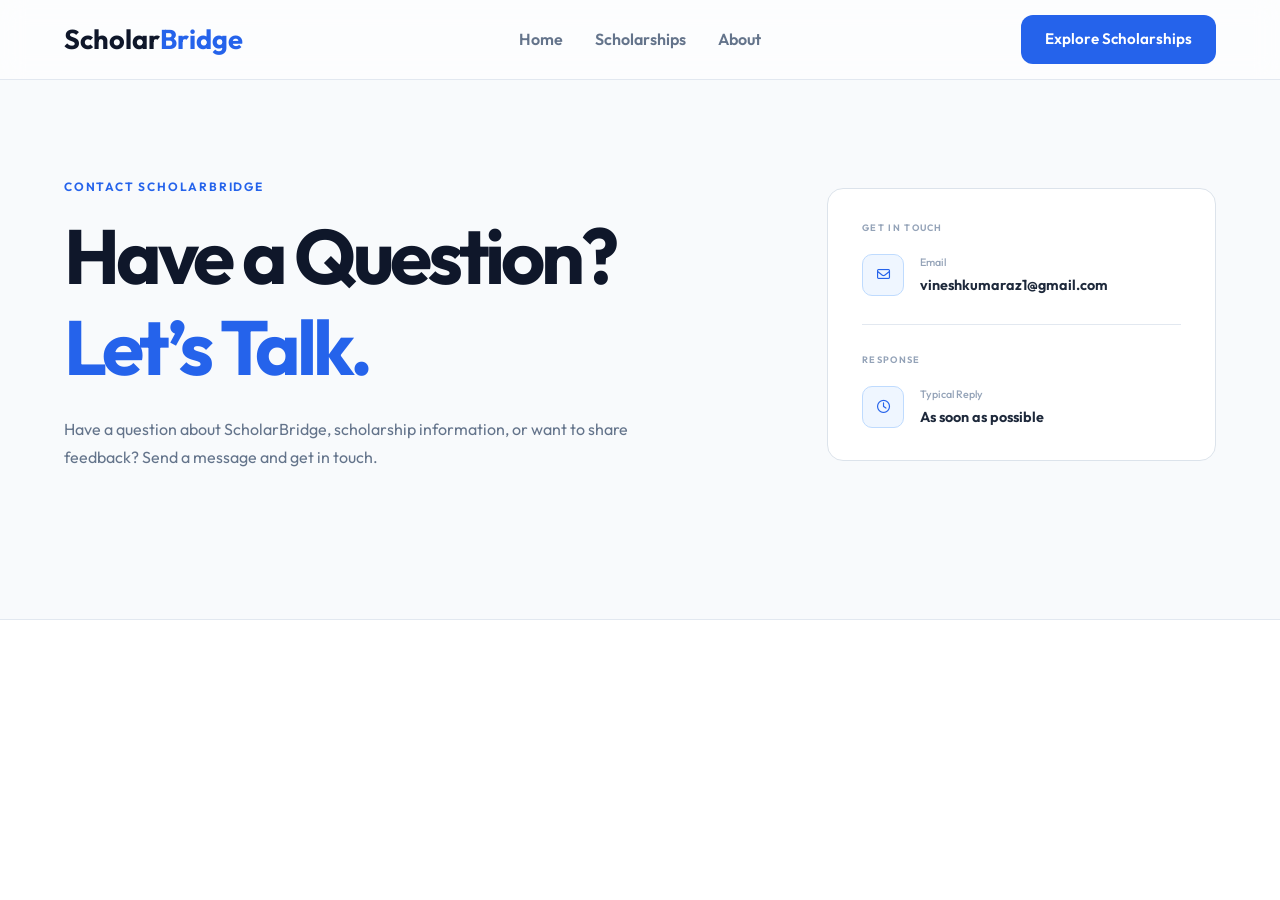
==== contact.html @ d0bc1b89 "feat: add contact page hero" ====
<head>
    <meta charset="UTF-8">
    <meta name="viewport" content="width=device-width, initial-scale=1.0">

    <title>Contact | ScholarBridge</title>

    <meta name="description"
        content="Contact ScholarBridge for questions, feedback, or help related to scholarship information.">

    <link rel="preconnect" href="https://fonts.googleapis.com">
    <link rel="preconnect" href="https://fonts.gstatic.com" crossorigin>

    <link href="https://fonts.googleapis.com/css2?family=Outfit:wght@300;400;500;600;700&display=swap" rel="stylesheet">

    <link rel="stylesheet" href="https://cdnjs.cloudflare.com/ajax/libs/font-awesome/6.6.0/css/all.min.css">

    <link rel="stylesheet" href="css/style.css">
    <link rel="stylesheet" href="css/contact.css">
</head>

<body>
    <nav>
        <div class="container">

            <a href="index.html" class="logo">
                Scholar<span>Bridge</span>
            </a>

            <ul class="nav-links">
                <li><a href="index.html">Home</a></li>
                <li><a href="scholarships.html#scholarships">Scholarships</a></li>
                <li><a href="index.html#about">About</a></li>
            </ul>

            <a href="scholarships.html" class="cta-btn">
                Explore Scholarships
            </a>

            <button class="menu-btn" aria-label="Open Menu">
                <svg xmlns="http://www.w3.org/2000/svg" height="40" viewBox="0 -960 960 960" width="40"
                    fill="currentColor">
                    <path d="M120-240v-80h720v80H120Zm0-200v-80h720v80H120Zm0-200v-80h720v80H120Z" />
                </svg>
            </button>

        </div>
    </nav>

    <aside class="sidebar">

        <button class="close-btn" aria-label="Close Menu">
            <svg xmlns="http://www.w3.org/2000/svg" height="40" viewBox="0 -960 960 960" width="40" fill="currentColor">
                <path
                    d="m256-200-56-56 224-224-224-224 56-56 224 224 224-224 56 56-224 224 224 224-56 56-224-224-224 224Z" />
            </svg>
        </button>

        <ul class="side-links">
            <li><a href="index.html">Home</a></li>
            <li><a href="scholarships.html#scholarships">Scholarships</a></li>
            <li><a href="index.html#about">About</a></li>
        </ul>

        <a href="scholarships.html" class="cta-btn">
            Explore Scholarships
        </a>

    </aside>

    </header>

    <section class="contact-hero">
        <div class="container">

            <div class="contact-hero-grid">

                <div class="contact-hero-copy">

                    <span class="contact-eyebrow">
                        CONTACT SCHOLARBRIDGE
                    </span>

                    <h1>
                        Have a Question?
                        <span>Let’s Talk.</span>
                    </h1>

                    <p>
                        Have a question about ScholarBridge, scholarship information,
                        or want to share feedback? Send a message and get in touch.
                    </p>

                </div>


                <div class="contact-info-panel">

                    <div class="contact-info-item">
                        <span>GET IN TOUCH</span>

                        <div class="contact-info-content">
                            <div class="contact-info-icon">
                                <i class="fa-regular fa-envelope"></i>
                            </div>

                            <div>
                                <small>Email</small>
                                <strong>vineshkumaraz1@gmail.com</strong>
                            </div>
                        </div>
                    </div>


                    <div class="contact-info-divider"></div>


                    <div class="contact-info-item">
                        <span>RESPONSE</span>

                        <div class="contact-info-content">
                            <div class="contact-info-icon">
                                <i class="fa-regular fa-clock"></i>
                            </div>

                            <div>
                                <small>Typical Reply</small>
                                <strong>As soon as possible</strong>
                            </div>
                        </div>
                    </div>

                </div>

            </div>

        </div>
    </section>

    <script src="js/contact.js"></script>
</body>
---- css/style.css ----
/* variables */

:root {
    --primary: #2563EB;
    --primary-dark: #1D4ED8;
    --primary-light: #DBEAFE;

    --background: #F8FAFC;
    --surface: #FFFFFF;

    --success: #15803D;
    --success-light: #DCFCE7;
    --warning: #D97706;
    --warning-light: #FEF3C7;

    --danger: #DC2626;
    --danger-light: #FEE2E2;

    --text: #0F172A;
    --text-light: #64748B;
    --heading: #1E293B;

    --border: #E2E8F0;

    --shadow: 0 10px 30px rgba(15, 23, 42, 0.08);

    --radius: 20px;

    --transition: 0.3s ease;
}

* {
    margin: 0;
    padding: 0;
    box-sizing: border-box;
}

html {
    scroll-behavior: smooth;
}

body {
    font-family: "Outfit", sans-serif;
    line-height: 1.6;
}

img {
    max-width: 100%;
    display: block;
}

a {
    text-decoration: none;
    color: inherit;
}

ul {
    list-style: none;
}

button {
    font-family: inherit;
    cursor: pointer;
    border: none;
    background: none;
}
a,
button {
    -webkit-tap-highlight-color: transparent;
}

.container {
    width: min(1200px, 90%);
    margin: 0 auto;
}


nav {
    position: fixed;
    top: 0;
    z-index: 1000;
    height: 80px;
    width: 100%;
    background: rgba(255, 255, 255, 0.575);
    backdrop-filter: blur(12px);
    border-bottom: 1px solid var(--border);
}

nav .container {
    display: grid;
    grid-template-columns: 1fr auto 1fr;
    align-items: center;
    height: 100%;
}

.logo {
    color: var(--text);
    font-size: 1.7rem;
    font-weight: 700;
}

.logo span {
    color: var(--primary);
}

.logo:hover {
    opacity: 0.9;

}

.nav-links {
    display: flex;
    justify-content: center;
    align-items: center;
    gap: 2rem;
}

.nav-links a {
    position: relative;
    color: var(--text-light);
    font-weight: 600;
    font-size: 1rem;
    transition: var(--transition);
}

.nav-links a::after {

    content: "";

    position: absolute;

    left: 50%;
    transform: translateX(-50%);
    bottom: -8px;

    width: 0;
    height: 2px;

    background: var(--primary);

    border-radius: 50px;

    transition: .3s ease;

}

.nav-links a:hover::after {

    width: 100%;

}

.nav-links a:hover {
    color: var(--primary);
}

.cta-btn {
    display: inline-block;
    padding: 0.8rem 1.5rem;
    margin-left: auto;
    background: var(--primary);
    color: #fff;

    border-radius: 12px;

    font-size: 0.95rem;
    font-weight: 600;

    transition: var(--transition);
}

.cta-btn:hover {
    background: var(--primary-dark);
    transform: translateY(-2px);
}

.menu-btn {
    display: none;
}

.sidebar {
    position: fixed;
    top: 80px;
    right: -100%;

    width: min(300px, 80%);
    height: calc(100vh - 80px);

    display: flex;
    flex-direction: column;

    padding: 2rem;

    background: var(--surface);

    border-left: 1px solid var(--border);
    box-shadow: var(--shadow);

    transition: right 0.3s ease;

    z-index: 999;
}

.sidebar.active {
    right: 0;
}

.side-links {
    display: flex;
    flex-direction: column;
    gap: 2.5rem;
}

.side-links a {
    color: var(--text-light);
    font-size: 1.1rem;
    font-weight: 600;
    transition: var(--transition);
}

.side-links a:hover {
    color: var(--primary);
}

.close-btn {
    align-self: flex-end;
    margin-bottom: 2rem;
    color: var(--text-light);
}

.close-btn:hover {
    color: var(--primary);
}

.sidebar .cta-btn {
    margin-top: auto;
    width: 100%;
    text-align: center;
}

@media (max-width:1100px) {
    .menu-btn {
        display: block;
    }

    .nav-links {
        display: none;
    }

    nav .container {
        grid-template-columns: 1fr auto;
    }

    nav .cta-btn {
        display: none;
    }
}

@media (max-width: 400px) {
    .sidebar {
        width: 100%;
    }
}
.hero {
    padding: 120px 0 80px;
}

.hero .container {
    display: grid;
    grid-template-columns: 1.07fr 1fr;
    gap: 2rem;
    align-items: center;
}

.hero-left {
    display: flex;
    flex-direction: column;
    gap: 1.7rem;
    margin-bottom: 50px;
}

.hero-badge {
    display: inline-flex;
    align-items: center;
    align-self: flex-start;

    padding: 10px 20px;
    gap: 10px;

    background: var(--primary-light);
    color: var(--primary);

    border-radius: 999px;

    font-size: 0.95rem;
    font-weight: 600;
    letter-spacing: 1.5px;
}

.hero-left h1 {
    font-size: 3.3rem;
    font-weight: 800;
    line-height: 1.2;
    color: var(--heading);
}

.hero-left h1 span {
    color: var(--primary);
}

.hero-left p {
    max-width: 560px;

    font-size: 1.1rem;
    font-weight: 500;
    line-height: 1.9;

    color: var(--text-light);
}

.hero-buttons {
    display: flex;
    gap: 1rem;
    margin-top: 10px;
}

.btn-primary,
.btn-secondary {
    display: inline-flex;
    text-align: center;
    justify-content: center;
    text-decoration: none;
    min-width: 200px;
    padding: 17px 28px;

    border-radius: 15px;

    font-size: 1rem;
    font-weight: 600;

    transition: .3s ease;
}

.btn-primary {
    background: var(--primary);
    color: white;
}

.btn-primary:hover {
    background: var(--primary-dark);
    transform: translateY(-4px);
    box-shadow: var(--shadow);
}

.btn-secondary {
    background: var(--surface);
    color: var(--primary);
    border: 1px solid var(--primary);
}

.btn-secondary:hover {
    background: var(--primary);
    color: white;
    box-shadow: var(--shadow);
}
.hero-image {
    position: relative;
    width: 100%;
    max-width: 600px;
    display: flex;
    align-items: center;
    justify-content: center;
    transform: translateY(-10px);
    animation: heroEnter .8s ease-out both;
}

@keyframes heroEnter {
    from {
        opacity: 0;
        transform: translateY(15px);
    }

    to {
        opacity: 1;
        transform: translateY(-10px);
    }
}

.floating-icon {
    position: absolute;
    z-index: 5;
    width: 62px;
    height: 62px;
    display: flex;
    align-items: center;
    justify-content: center;
    background: rgba(255, 255, 255, 0.96);
    border: 1px solid #dbeafe;
    border-radius: 50%;
    box-shadow:
        0 10px 28px rgba(15, 23, 42, 0.08),
        0 3px 10px rgba(37, 99, 235, 0.06);

    transition: transform .3s ease;
    animation: iconFloat 4s ease-in-out infinite;
}
.floating-icon img {
    width: 26px;
    height: 26px;
}

.icon-1 {
    top: 60px;
    left: 5px;
    animation-delay: 0s;
}

.icon-2 {
    bottom: 80px;
    left: 5px;
    animation-delay: 1.1s;
}

.icon-3 {
    top: 140px;
    right: 35px;
    animation-delay: 2.2s;
}
@keyframes iconFloat {
    0%,
    100% {
        transform: translateY(0);
    }

    50% {
        transform: translateY(-7px);
    }
}
/* Tablet */

@media (max-width: 1100px) {

    .hero {
        padding: 105px 0 70px;
    }

    .hero .container {
        grid-template-columns: 1fr;
        gap: 2.5rem;
        text-align: center;
    }

    .hero-right {
        order: 1;
    }

    .hero-left {
        order: 2;
        align-items: center;
        margin-bottom: 0;
    }

    .hero-badge {
        align-self: center;
    }

    .hero-left h1 {
        max-width: 650px;
        font-size: 3rem;
    }

    .hero-left p {
        max-width: 620px;
    }

    .hero-buttons {
        justify-content: center;
    }

    .hero-image {
        max-width: 470px;
        margin: 0 auto;
        transform: none;
    }

    .floating-icon {
        display: none;
    }
}


/* Mobile */

@media (max-width: 768px) {

    .hero {
        padding: 95px 0 60px;
    }

    .hero .container {
        gap: 2rem;
    }

    .hero-left {
        gap: 1.4rem;
    }

    .hero-left h1 {
        max-width: 500px;
        font-size: 2.3rem;
        line-height: 1.2;
    }

    .hero-left p {
        max-width: 520px;
        font-size: 1rem;
        line-height: 1.75;
    }

    .hero-badge {
        padding: 9px 16px;
        font-size: 0.85rem;
        letter-spacing: 1px;
    }

    .hero-buttons {
        flex-direction: column;
        align-items: center;
        margin-top: 5px;
    }

    .btn-primary,
    .btn-secondary {
        width: 100%;
        max-width: 300px;
        min-width: unset;
        padding: 15px 24px;
    }

    .hero-image {
        max-width: 360px;
    }

    .floating-icon {
        display: none;
    }
}


/* Small phones */

@media (max-width: 480px) {

    .hero {
        padding: 90px 0 50px;
    }

    .hero .container {
        gap: 1.7rem;
    }

    .hero-left {
        gap: 1.25rem;
    }

    .hero-badge {
        padding: 8px 13px;
        gap: 7px;
        font-size: 0.72rem;
        letter-spacing: 0.7px;
    }

    .hero-badge img {
        width: 16px;
        height: 16px;
    }

    .hero-left h1 {
        font-size: 2rem;
    }

    .hero-left p {
        font-size: 0.93rem;
        line-height: 1.7;
    }

    .hero-image {
        max-width: 290px;
    }

    .btn-primary,
    .btn-secondary {
        max-width: 280px;
        padding: 14px 20px;
        font-size: 0.92rem;
    }
}

.featured {
    padding: 115px 0;
    background: #F8FAFC;
}

.section-heading {
    max-width: 600px;
    margin: 0 auto;
    text-align: center;
}

.section-badge {
    display: inline-flex;
    background: var(--primary-light);
    font-size: 1rem;
    gap: 10px;
    font-weight: 600;
    border-radius: 50px;
    padding: 10px 20px;
    margin-bottom: 15px;
    color: var(--primary);
    letter-spacing: 1.5px;
}

.section-heading h2 {
    font-size: 2rem;
    margin-bottom: 15px;
    font-weight: 800;
    color: var(--heading)
}

.section-heading p {
    color: var(--text-light);
    font-weight: 500;
    margin-bottom: 15px;
    letter-spacing: 1.1px;
}

.featured-passport-grid {
    max-width: 1140px;
    margin: 80px auto 0;
    display: grid;
    grid-template-columns: repeat(2, 1fr);
    gap: 26px;
}

.feature-passport {
    min-height: 300px;
    display: grid;
    grid-template-columns: 82px 1fr;
    position: relative;
    background: #FFFFFF;
    border: 1px solid #DCE4EE;
    border-radius: 18px;
    overflow: hidden;
    box-shadow:
        0 6px 18px rgba(15, 23, 42, .035),
        0 18px 40px rgba(15, 23, 42, .04);
    transition:
        transform .3s ease,
        box-shadow .3s ease,
        border-color .3s ease;
}

.passport-rail {
    min-height: 100%;
    padding: 24px 12px;
    display: flex;
    flex-direction: column;
    align-items: center;
    background:
        linear-gradient(
            180deg,
            #EFF6FF,
            #F8FBFF
        );
    border-right: 1px dashed #BFDBFE;
}

.rail-number {
    color: #94A3B8;
    font-size: .62rem;
    font-weight: 700;
    letter-spacing: .12em;
}

.rail-flag {
    width: 44px;
    height: 44px;
    margin: auto 0;
    display: flex;
    justify-content: center;
    align-items: center;
    border: 4px solid #FFFFFF;
    border-radius: 50%;
    overflow: hidden;
    box-shadow:
        0 0 0 1px #DBEAFE,
        0 6px 16px rgba(37, 99, 235, .09);
}

.rail-flag img {
    width: 100%;
    height: 100%;
    object-fit: cover;
}

.rail-code {
    color: #2563EB;
    font-size: .68rem;
    font-weight: 800;
    letter-spacing: .18em;
}

.passport-body {
    min-width: 0;
    padding: 28px 30px 25px;
    display: flex;
    flex-direction: column;
}

.passport-heading {
    display: flex;
    justify-content: space-between;
    align-items: flex-start;
    gap: 20px;
    margin-bottom: 27px;
}

.passport-heading > div {
    display: flex;
    flex-direction: column;
    gap: 4px;
}

.passport-kicker {
    color: #94A3B8;
    font-size: .57rem;
    font-weight: 700;
    letter-spacing: .16em;
    text-transform: uppercase;
}

.passport-country-name {
    color: #334155;
    font-size: .9rem;
    font-weight: 700;
}

.funding-stamp {
    display: inline-flex;
    align-items: center;
    gap: 6px;
    flex-shrink: 0;
    padding: 7px 10px;
    color: #15803D;
    background: #F0FDF4;
    border: 1px solid #BBF7D0;
    border-radius: 7px;
    font-size: .64rem;
    font-weight: 700;
    letter-spacing: .05em;
    text-transform: uppercase;
    transform: rotate(2deg);
}

.funding-stamp i {
    font-size: .62rem;
}

.passport-info {
    margin-bottom: 26px;
}

.passport-info h3 {
    margin-bottom: 8px;
    color: #1E293B;
    font-size: 1.4rem;
    font-weight: 750;
    line-height: 1.28;
    letter-spacing: -.025em;
}

.passport-info p {
    color: #64748B;
    font-size: .86rem;
    line-height: 1.6;
}

.passport-fields {
    display: grid;
    grid-template-columns: 1.3fr 1fr;
    gap: 20px;
    margin-bottom: 23px;
}

.passport-field {
    min-width: 0;
}

.passport-field small {
    display: block;
    margin-bottom: 5px;
    color: #94A3B8;
    font-size: .54rem;
    font-weight: 700;
    letter-spacing: .14em;
}

.passport-field strong {
    display: block;
    color: #475569;
    font-size: .72rem;
    font-weight: 650;
    line-height: 1.5;
}

.passport-footer {
    display: flex;
    justify-content: space-between;
    align-items: center;
    gap: 18px;
    margin-top: auto;
    padding-top: 18px;
    border-top: 1px dashed #CBD5E1;
}

.passport-ref {
    color: #A0AEC0;
    font-family: monospace;
    font-size: .65rem;
    letter-spacing: .08em;
}

.passport-footer a {
    display: inline-flex;
    align-items: center;
    gap: 8px;
    color: #2563EB;
    font-size: .76rem;
    font-weight: 650;
}

.passport-footer a i {
    font-size: .68rem;
    transition: transform .25s ease;
}

.featured-passport-cta {
    display: flex;
    justify-content: center;
    margin-top: 52px;
}

.featured-all-btn {
    min-width: 230px;
    padding: 14px 23px;
    display: inline-flex;
    justify-content: center;
    align-items: center;
    gap: 10px;
    background: #2563EB;
    color: #FFFFFF;
    border-radius: 12px;
    font-size: .9rem;
    font-weight: 600;
    transition:
        background .25s ease,
        transform .25s ease;
}

.featured-all-btn i {
    font-size: .72rem;
    transition: transform .25s ease;
}

@media (hover: hover) and (pointer: fine) {

    .feature-passport:hover {
        transform: translateY(-6px);
        border-color: #BFDBFE;
        box-shadow:
            0 10px 24px rgba(15, 23, 42, .045),
            0 22px 48px rgba(15, 23, 42, .075);
    }

    .feature-passport:hover .passport-footer a i {
        transform: translateX(4px);
    }

    .featured-all-btn:hover {
        background: #1D4ED8;
        transform: translateY(-2px);
    }

    .featured-all-btn:hover i {
        transform: translateX(3px);
    }
}

@media (max-width: 1024px) {

    .featured {
        padding: 95px 0;
    }

    .featured-passport-grid {
        margin-top: 65px;
        gap: 20px;
    }

    .feature-passport {
        grid-template-columns: 72px 1fr;
        min-height: 300px;
    }

    .passport-rail {
        padding: 22px 10px;
    }

    .rail-flag {
        width: 40px;
        height: 40px;
    }

    .passport-body {
        padding: 25px 24px 23px;
    }

    .passport-heading {
        margin-bottom: 24px;
    }

    .passport-info h3 {
        font-size: 1.22rem;
    }

    .passport-fields {
        grid-template-columns: 1fr;
        gap: 12px;
    }
}

@media (max-width: 768px) {

    .featured {
        padding: 80px 0;
    }

    .section-heading h2 {
        font-size: 1.8rem;
    }

    .section-heading p {
        font-size: .95rem;
    }

    .section-badge {
        font-size: .9rem;
        padding: 9px 17px;
    }

    .featured-passport-grid {
        max-width: 610px;
        margin: 55px auto 0;
        grid-template-columns: 1fr;
        gap: 18px;
    }

    .feature-passport {
        min-height: 280px;
        grid-template-columns: 78px 1fr;
    }

    .passport-fields {
        grid-template-columns: 1.3fr 1fr;
        gap: 18px;
    }

    .featured-passport-cta {
        margin-top: 40px;
    }
}

@media (max-width: 576px) {

    .featured {
        padding: 65px 0 70px;
    }
    
    .section-heading h2 {
        font-size: 1.5rem;
        line-height: 1.3;
    }

    .section-heading p {
        font-size: .88rem;
        line-height: 1.65;
    }

    .section-badge {
        font-size: .80em;
        padding: 8px 14px;
        gap: 8px;
        letter-spacing: 1px;
    }

    .featured-passport-grid {
        margin-top: 45px;
        gap: 15px;
    }

    .feature-passport {
        min-height: auto;
        grid-template-columns: 62px 1fr;
        border-radius: 15px;
    }

    .passport-rail {
        padding: 19px 8px;
    }

    .rail-number {
        font-size: .55rem;
    }

    .rail-flag {
        width: 36px;
        height: 36px;
        border-width: 3px;
    }

    .rail-code {
        font-size: .6rem;
    }

    .passport-body {
        padding: 21px 18px 19px;
    }

    .passport-heading {
        gap: 12px;
        margin-bottom: 21px;
    }

    .passport-kicker {
        font-size: .5rem;
    }

    .passport-country-name {
        font-size: .82rem;
    }

    .funding-stamp {
        padding: 6px 8px;
        font-size: .55rem;
    }

    .passport-info {
        margin-bottom: 21px;
    }

    .passport-info h3 {
        margin-bottom: 6px;
        font-size: 1.08rem;
    }

    .passport-info p {
        font-size: .79rem;
    }

    .passport-fields {
        grid-template-columns: 1fr;
        gap: 11px;
        margin-bottom: 20px;
    }

    .passport-field strong {
        font-size: .68rem;
    }

    .passport-footer {
        align-items: flex-end;
        gap: 12px;
        padding-top: 16px;
    }

    .passport-ref {
        font-size: .55rem;
    }

    .passport-footer a {
        font-size: .68rem;
    }

    .featured-all-btn {
        width: 100%;
        max-width: 300px;
        min-width: 0;
    }
}
.why {
    position: relative;
    padding: 140px 0 150px;
    background: #FFFFFF;
    overflow: hidden;
}


.why::before {
    content: "";
    position: absolute;
    width: 520px;
    height: 520px;
    top: 180px;
    left: 50%;
    background: rgba(37, 99, 235, .035);
    border-radius: 50%;
    filter: blur(120px);
    transform: translateX(-50%);
    pointer-events: none;
}

.why-journey {
    position: relative;
    max-width: 1120px;
    margin: 105px auto 0;
    display: flex;
    flex-direction: column;
    gap: 82px;
}

.why-journey::before {
    content: "";
    position: absolute;
    top: 135px;
    bottom: 135px;
    left: 50%;
    width: 1px;
    background: linear-gradient(
        to bottom,
        transparent,
        #BFDBFE,
        #8FB6FF,
        #BFDBFE,
        transparent
    );
    transform: translateX(-50%);
}

.why-row {
    min-height: 300px;
    position: relative;
    display: grid;
    grid-template-columns: minmax(0, 1fr) 130px minmax(0, 1fr);
    align-items: center;
}

.why-card {
    width: 100%;
    max-width: 475px;
    min-height: 285px;
    position: relative;
    display: flex;
    flex-direction: column;
    padding: 34px;
    background: linear-gradient(
        145deg,
        #FFFFFF,
        #F8FBFF
    );
    border: 1px solid #E2E8F0;
    border-radius: 26px;
    box-shadow:
        0 6px 18px rgba(15, 23, 42, .025),
        0 18px 45px rgba(15, 23, 42, .045);
    overflow: hidden;
    transition:
        transform .35s ease,
        border-color .35s ease,
        box-shadow .35s ease;
}

.why-card::before {
    content: "";
    position: absolute;
    top: 0;
    left: 34px;
    width: 72px;
    height: 3px;
    background: linear-gradient(
        90deg,
        #2563EB,
        #60A5FA
    );
    border-radius: 0 0 5px 5px;
}

.why-card::after {
    content: "";
    position: absolute;
    width: 150px;
    height: 150px;
    top: -65px;
    right: -55px;
    background: rgba(37, 99, 235, .028);
    border-radius: 50%;
    pointer-events: none;
}

.left-card {
    grid-column: 1;
    justify-self: end;
}

.right-card {
    grid-column: 3;
    justify-self: start;
}

.why-card > * {
    position: relative;
    z-index: 2;
}

.why-row::after {
    content: "";
    position: absolute;
    top: 50%;
    width: 65px;
    height: 1px;
    background: linear-gradient(
        90deg,
        #BFDBFE,
        #8FB6FF
    );
}

.left-row::after {
    left: calc(50% - 65px);
}

.right-row::after {
    left: 50%;
}

.why-card-top {
    min-height: 38px;
    display: flex;
    align-items: flex-start;
    justify-content: space-between;
    gap: 20px;
    margin-bottom: 32px;
}

.why-card-label {
    display: inline-flex;
    align-items: center;
    min-height: 28px;
    padding: 6px 11px;
    background: #EFF6FF;
    border: 1px solid #DBEAFE;
    border-radius: 999px;
    color: #2563EB;
    font-size: .61rem;
    font-weight: 700;
    letter-spacing: .13em;
    text-transform: uppercase;
}

.why-card-number {
    color: #CBD5E1;
    font-size: 2.65rem;
    font-weight: 700;
    line-height: .8;
    letter-spacing: -.07em;
}

.why-card-content {
    display: grid;
    grid-template-columns: 62px 1fr;
    gap: 22px;
    align-items: start;
}

.why-card-icon {
    width: 62px;
    height: 62px;
    display: flex;
    align-items: center;
    justify-content: center;
    background: linear-gradient(
        145deg,
        #EFF6FF,
        #FFFFFF
    );
    border: 1px solid #DBEAFE;
    border-radius: 19px;
    color: #2563EB;
    font-size: 1.12rem;
    box-shadow:
        inset 0 1px 0 rgba(255, 255, 255, .95),
        0 8px 20px rgba(37, 99, 235, .07);
    transition: transform .35s ease;
}

.why-card-text h3 {
    max-width: 320px;
    margin: 1px 0 10px;
    color: #1E293B;
    font-size: 1.32rem;
    font-weight: 700;
    line-height: 1.3;
    letter-spacing: -.025em;
}

.why-card-text p {
    max-width: 330px;
    margin: 0;
    color: #64748B;
    font-size: .91rem;
    line-height: 1.78;
}

.why-card-bottom {
    display: flex;
    align-items: center;
    justify-content: space-between;
    gap: 18px;
    margin-top: auto;
    padding-top: 27px;
    border-top: 1px dashed #E2E8F0;
}

.why-card-bottom span {
    color: #94A3B8;
    font-size: .59rem;
    font-weight: 700;
    letter-spacing: .12em;
    text-transform: uppercase;
}

.why-card-bottom i {
    width: 27px;
    height: 27px;
    display: flex;
    align-items: center;
    justify-content: center;
    background: #EFF6FF;
    border: 1px solid #DBEAFE;
    border-radius: 50%;
    color: #2563EB;
    font-size: .62rem;
    transition: .3s ease;
}

.why-node {
    width: 20px;
    height: 20px;
    position: absolute;
    top: 50%;
    left: 50%;
    z-index: 5;
    background: #FFFFFF;
    border: 2px solid #2563EB;
    transform: translate(-50%, -50%) rotate(45deg);
    box-shadow:
        0 0 0 8px #FFFFFF,
        0 5px 16px rgba(37, 99, 235, .12);
}

.why-node::before {
    content: "";
    width: 6px;
    height: 6px;
    position: absolute;
    top: 50%;
    left: 50%;
    background: #2563EB;
    transform: translate(-50%, -50%);
}

.why-node span {
    display: none;
}

@media (hover: hover) and (pointer: fine) {
    .why-card:hover {
        transform: translateY(-8px);
        border-color: #BFDBFE;
        box-shadow:
            0 10px 24px rgba(15, 23, 42, .035),
            0 24px 55px rgba(15, 23, 42, .085);
    }

    .why-card:hover .why-card-icon {
        transform: translateY(-4px);
    }

    .why-card:hover .why-card-bottom i {
        transform: translateX(3px);
        background: #DBEAFE;
    }
}

@media (max-width: 1200px) {
    .why {
        padding: 120px 0 125px;
    }

    .why-journey {
        max-width: 980px;
        margin-top: 90px;
        gap: 65px;
    }

    .why-row {
        grid-template-columns: minmax(0, 1fr) 110px minmax(0, 1fr);
    }

    .why-card {
        max-width: 420px;
        min-height: 275px;
        padding: 30px;
    }

    .why-card::before {
        left: 30px;
    }

    .why-card-content {
        grid-template-columns: 56px 1fr;
        gap: 18px;
    }

    .why-card-icon {
        width: 56px;
        height: 56px;
        border-radius: 17px;
    }

    .why-row::after {
        width: 55px;
    }

    .left-row::after {
        left: calc(50% - 55px);
    }
}

@media (max-width: 1024px) {
    .why {
        padding: 95px 0 105px;
    }

    .why::before,
    .why-journey::before,
    .why-row::after,
    .why-node {
        display: none;
    }

    .why-journey {
        max-width: 900px;
        margin: 70px auto 0;
        display: grid;
        grid-template-columns: repeat(2, minmax(0, 1fr));
        gap: 24px;
    }

    .why-row {
        min-height: auto;
        display: block;
    }

    .why-card,
    .left-card,
    .right-card {
        max-width: none;
        min-height: 290px;
        height: 100%;
        grid-column: auto;
        justify-self: auto;
        padding: 28px;
    }

    .why-card::before {
        left: 28px;
    }

    .why-card-top {
        margin-bottom: 28px;
    }

    .why-card-content {
        grid-template-columns: 54px 1fr;
        gap: 17px;
    }

    .why-card-icon {
        width: 54px;
        height: 54px;
        border-radius: 16px;
    }

    .why-card-text h3 {
        font-size: 1.2rem;
    }

    .why-card-text p {
        max-width: none;
        font-size: .87rem;
    }

    .why-card-bottom {
        margin-top: 25px;
        padding-top: 22px;
    }
}

@media (max-width: 768px) {
    .why {
        padding: 80px 0 85px;
    }

    .why-journey {
        max-width: 600px;
        grid-template-columns: 1fr;
        gap: 20px;
        margin-top: 55px;
    }

    .why-card,
    .left-card,
    .right-card {
        min-height: auto;
        padding: 26px;
        border-radius: 22px;
    }

    .why-card::before {
        left: 26px;
        width: 65px;
    }

    .why-card-top {
        margin-bottom: 25px;
    }

    .why-card-content {
        grid-template-columns: 54px 1fr;
        gap: 17px;
    }

    .why-card-text p {
        max-width: none;
    }

    .why-card-bottom {
        margin-top: 25px;
        padding-top: 20px;
    }
}

@media (max-width: 576px) {
    .why {
        padding: 65px 0 70px;
    }

    .why-journey {
        margin-top: 45px;
        gap: 16px;
    }

    .why-card,
    .left-card,
    .right-card {
        padding: 22px;
        border-radius: 19px;
        box-shadow:
            0 5px 16px rgba(15, 23, 42, .025),
            0 12px 28px rgba(15, 23, 42, .04);
    }

    .why-card::before {
        left: 22px;
        width: 54px;
    }

    .why-card-top {
        min-height: 30px;
        margin-bottom: 21px;
    }

    .why-card-label {
        min-height: 24px;
        padding: 5px 9px;
        font-size: .54rem;
    }

    .why-card-number {
        font-size: 1.85rem;
    }

    .why-card-content {
        grid-template-columns: 46px 1fr;
        gap: 14px;
    }

    .why-card-icon {
        width: 46px;
        height: 46px;
        border-radius: 14px;
        font-size: .9rem;
    }

    .why-card-text h3 {
        margin-bottom: 7px;
        font-size: 1.06rem;
    }

    .why-card-text p {
        font-size: .82rem;
        line-height: 1.67;
    }

    .why-card-bottom {
        margin-top: 22px;
        padding-top: 17px;
    }

    .why-card-bottom span {
        font-size: .52rem;
        letter-spacing: .09em;
    }

    .why-card-bottom i {
        width: 24px;
        height: 24px;
        font-size: .55rem;
    }
}
/* =========================
   HOW IT WORKS
========================= */

.how-it-works {
    padding: 110px 0;
    background: #F8FAFC;
}


/* =========================
   JOURNEY TRACK
========================= */

.process-track {
    position: relative;

    display: grid;
    grid-template-columns: repeat(4, 1fr);
    gap: 26px;

    margin-top: 80px;
}


/* Dashed journey line */

.process-track::before {
    content: "";

    position: absolute;

    top: 31px;
    left: 11%;
    right: 11%;

    border-top: 2px dashed #BFDBFE;

    z-index: 0;
}


/* =========================
   PROCESS STEP
========================= */

.process-step {
    position: relative;
    z-index: 1;
}


/* =========================
   STEP NUMBER
========================= */

.step-marker {
    position: relative;

    width: 64px;
    height: 64px;

    margin: 0 auto 28px;

    display: flex;
    justify-content: center;
    align-items: center;

    background: #FFFFFF;

    border: 2px solid #BFDBFE;
    border-radius: 50%;

    box-shadow:
        0 8px 20px rgba(37, 99, 235, .08);

    color: var(--primary);

    font-size: .95rem;
    font-weight: 800;
}


/* Small center detail */

.step-marker::after {
    content: "";

    position: absolute;

    width: 8px;
    height: 8px;

    bottom: -5px;

    background: var(--primary);

    border: 3px solid #F8FAFC;
    border-radius: 50%;
}


/* =========================
   GATE CARD
========================= */

.gate-card {
    position: relative;

    min-height: 355px;

    padding: 24px;

    display: flex;
    flex-direction: column;

    background: #FFFFFF;

    border: 1px solid #E2E8F0;
    border-radius: 22px;

    overflow: hidden;

    box-shadow:
        0 8px 28px rgba(15, 23, 42, .055);

    transition:
        transform .3s ease,
        box-shadow .3s ease,
        border-color .3s ease;
}


/* Hover blue line */

.gate-card::before {
    content: "";

    position: absolute;

    top: 0;
    left: 50%;

    width: 0;
    height: 4px;

    background:
        linear-gradient(
            90deg,
            #60A5FA,
            #2563EB,
            #60A5FA
        );

    transform: translateX(-50%);

    transition: width .35s ease;
}


.gate-card:hover::before {
    width: 100%;
}


.gate-card:hover {
    transform: translateY(-8px);

    border-color: #DBEAFE;

    box-shadow:
        0 20px 45px rgba(15, 23, 42, .10);
}


/* =========================
   GATE HEADER
========================= */

.gate-top {
    display: flex;
    justify-content: space-between;
    align-items: center;

    gap: 10px;

    margin-bottom: 26px;
}


.gate-number {
    color: #94A3B8;

    font-size: .68rem;
    font-weight: 800;

    letter-spacing: 2px;
}


.gate-status {
    padding: 6px 10px;

    background: #EFF6FF;

    border: 1px solid #DBEAFE;
    border-radius: 50px;

    color: var(--primary);

    font-size: .6rem;
    font-weight: 700;

    letter-spacing: 1px;
}


/* =========================
   ICON
========================= */

.gate-icon {
    width: 60px;
    height: 60px;

    display: flex;
    justify-content: center;
    align-items: center;

    margin-bottom: 22px;

    background:
        linear-gradient(
            145deg,
            #EFF6FF,
            #F8FBFF
        );

    border: 1px solid #DBEAFE;
    border-radius: 17px;

    color: var(--primary);

    font-size: 1.35rem;

    box-shadow:
        inset 0 1px 0 rgba(255, 255, 255, .9),
        0 5px 14px rgba(37, 99, 235, .08);

    transition: transform .3s ease;
}


.gate-card:hover .gate-icon {
    transform: translateY(-3px);
}


/* =========================
   CONTENT
========================= */

.gate-content h3 {
    margin-bottom: 11px;

    color: var(--text);

    font-size: 1.18rem;
    font-weight: 700;

    letter-spacing: -.4px;
}


.gate-content p {
    color: #64748B;

    font-size: .91rem;

    line-height: 1.7;
}


/* =========================
   GATE FOOTER
========================= */

.gate-bottom {
    margin-top: auto;
    padding-top: 17px;

    display: flex;
    justify-content: space-between;
    align-items: flex-end;

    border-top: 1px dashed #CBD5E1;
}


.gate-bottom small {
    display: block;

    margin-bottom: 4px;

    color: #94A3B8;

    font-size: .6rem;
    font-weight: 700;

    letter-spacing: 1.5px;
}


.gate-bottom strong {
    display: block;

    color: var(--primary);

    font-size: .72rem;
    font-weight: 800;

    letter-spacing: 1px;
}


.gate-bottom i {
    color: #BFDBFE;

    font-size: .85rem;

    transition:
        transform .3s ease,
        color .3s ease;
}


.gate-card:hover .gate-bottom i {
    transform: translateX(4px);

    color: var(--primary);
}
.how-cta {
    display: flex;
    justify-content: center;
    margin-top: 50px;
}
/* =========================
   TABLET
========================= */

@media (max-width: 1100px) {

    .how-it-works {
        padding: 90px 0;
    }

    .process-track {
        grid-template-columns: repeat(2, 1fr);

        gap: 55px 30px;

        max-width: 800px;
        margin: 70px auto 0;
    }

    .process-track::before {
        display: none;
    }

    .gate-card {
        min-height: 330px;
    }

}


/* =========================
   MOBILE
========================= */

@media (max-width: 700px) {

    .how-it-works {
        padding: 80px 0;
    }

    .process-track {
        grid-template-columns: 1fr;

        max-width: 430px;

        margin-top: 60px;

        gap: 38px;
    }

    .process-step {
        position: relative;
    }

    .step-marker {
        margin-bottom: 20px;
    }

    .gate-card {
        min-height: 320px;
    }

}


/* =========================
   SMALL MOBILE
========================= */

@media (max-width: 420px) {

    .gate-card {
        min-height: 315px;

        padding: 20px;

        border-radius: 20px;
    }

    .gate-top {
        margin-bottom: 22px;
    }

    .gate-icon {
        width: 55px;
        height: 55px;

        font-size: 1.2rem;
    }

    .gate-content h3 {
        font-size: 1.1rem;
    }

    .gate-content p {
        font-size: .88rem;
    }

}
/* =========================
   ABOUT SCHOLARBRIDGE
========================= */

.about-scholarbridge {
    padding: 110px 0;
    background: var(--surface);
}

/* =========================
   BRIDGE JOURNEY
========================= */

.bridge-journey {
    position: relative;

    display: grid;
    grid-template-columns: 1fr 1.15fr 1fr;
    align-items: center;

    gap: 30px;

    margin-top: 85px;
}


/* =========================
   LEFT + RIGHT POINTS
========================= */

.bridge-point {
    position: relative;

    max-width: 320px;
}

.bridge-start {
    justify-self: start;
}

.bridge-end {
    justify-self: end;
    text-align: right;
}


/* Icons */

.bridge-icon {
    width: 60px;
    height: 60px;

    display: flex;
    justify-content: center;
    align-items: center;

    margin-bottom: 22px;

    background: #EFF6FF;

    border: 1px solid #DBEAFE;
    border-radius: 18px;

    box-shadow: 0 8px 20px rgba(37, 99, 235, .08);
}

.bridge-end .bridge-icon {
    margin-left: auto;
}

.bridge-icon img {
    width: 30px;
    height: 30px;

    object-fit: contain;
}


/* Labels */

.bridge-label {
    display: block;

    margin-bottom: 10px;

    color: var(--primary);

    font-size: .68rem;
    font-weight: 800;

    letter-spacing: 1.7px;
}


/* Text */

.bridge-point h3 {
    margin-bottom: 12px;

    color: var(--text);

    font-size: 1.3rem;
    line-height: 1.35;

    letter-spacing: -.5px;
}

.bridge-point p {
    color: #64748B;

    font-size: .92rem;

    line-height: 1.75;
}


/* =========================
   CENTER BRIDGE
========================= */

.bridge-center {
    position: relative;

    min-height: 260px;

    display: flex;
    justify-content: center;
    align-items: center;
}


/* Left and Right Bridge Lines */

.bridge-line {
    position: absolute;

    top: 50%;

    width: 46%;
    height: 70px;

    border-top: 2px solid #b6d4f8;
}

.bridge-line-left {
    left: -10%;

    border-radius: 0 70px 0 0;

    transform: rotate(-8deg);
}

.bridge-line-right {
    right: -10%;

    border-radius: 70px 0 0 0;

    transform: rotate(8deg);
}


/* Center Main Element */

.bridge-core {
    position: relative;

    width: 230px;
    min-height: 190px;

    padding: 28px 22px;

    display: flex;
    flex-direction: column;
    justify-content: center;
    align-items: center;

    text-align: center;

    background:
        linear-gradient(
            145deg,
            #FFFFFF,
            #F8FBFF
        );

    border: 1px solid #DBEAFE;
    border-radius: 28px;

    box-shadow:
        0 10px 40px rgba(37, 99, 235, .12);

    z-index: 2;

    transition: .3s ease;
}

.bridge-core:hover {
    transform: translateY(-6px);

    box-shadow:
        0 24px 55px rgba(37, 99, 235, .17);
}


/* Blue top detail */

.bridge-core::before {
    content: "";

    position: absolute;

    top: 0;
    left: 50%;

    width: 60px;
    height: 4px;

    transform: translateX(-50%);

    background: var(--primary);

    border-radius: 0 0 10px 10px;
}


/* Center icon */

.bridge-core-icon {
    width: 64px;
    height: 64px;

    display: flex;
    justify-content: center;
    align-items: center;

    margin-bottom: 18px;

    background: #EFF6FF;

    border: 1px solid #DBEAFE;
    border-radius: 20px;
}

.bridge-core-icon img {
    width: 32px;
    height: 32px;

    object-fit: contain;
}


/* Center Typography */

.bridge-core span {
    margin-bottom: 5px;

    color: #94A3B8;

    font-size: .65rem;
    font-weight: 800;

    letter-spacing: 2px;
}

.bridge-core h3 {
    margin-bottom: 8px;

    color: var(--primary);

    font-size: 1.6rem;

    letter-spacing: -.6px;
}

.bridge-core p {
    color: #64748B;

    font-size: .82rem;
    font-weight: 600;
}


/* =========================
   SUMMARY
========================= */

.about-summary {
    max-width: 620px;

    margin: 70px auto 0;
    padding: 20px 30px;

    display: flex;
    justify-content: center;
    align-items: center;

    gap: 30px;

    background: #F8FAFC;

    border: 1px solid #E2E8F0;
    border-radius: 18px;
}


.summary-item {
    text-align: center;
}


.summary-item strong {
    display: block;

    color: var(--primary);

    font-size: 1.3rem;
    font-weight: 800;
}


.summary-item span {
    color: #64748B;

    font-size: .78rem;
    font-weight: 600;
}


.summary-divider {
    width: 1px;
    height: 32px;

    background: #E2E8F0;
}
/* =========================
   TABLET
========================= */

@media (max-width: 1100px) {

    .about-scholarbridge {
        padding: 90px 0;
    }

    .bridge-journey {
        grid-template-columns: 1fr;

        gap: 50px;

        max-width: 650px;
        margin: 70px auto 0;
    }

    .bridge-point {
        max-width: 100%;
        text-align: center;
        justify-self: center;
    }

    .bridge-icon,
    .bridge-end .bridge-icon {
        margin-left: auto;
        margin-right: auto;
    }

    .bridge-center {
        min-height: auto;
    }

    .bridge-line {
        display: none;
    }

}


/* =========================
   MOBILE
========================= */

@media (max-width: 768px) {

    .about-scholarbridge {
        padding: 80px 0;
    }

    .bridge-journey {
        margin-top: 55px;
        gap: 40px;
    }

    .bridge-core {
        width: 100%;
        max-width: 320px;

        min-height: 180px;
    }

    .about-summary {
        gap: 18px;

        padding: 18px 20px;
    }

}


/* =========================
   SMALL MOBILE
========================= */

@media (max-width: 420px) {

    .about-summary {
        flex-direction: column;

        gap: 16px;
    }

    .summary-divider {
        width: 50px;
        height: 1px;
    }

    .bridge-point h3 {
        font-size: 1.15rem;
    }

}
/* =========================
   FAQ
========================= */
.faq-section{
    padding: 110px 0px;
    background: var(--background);
}
.faq-list{
    max-width: 820px;
    margin: 80px auto 0;
    display: flex;
    flex-direction: column;
    gap: 14px;
}
.faq-item{
    background: var(--surface);
    border: 1px solid var(--border);
    border-radius: 16px;
    overflow: hidden;
}

.faq-question {
    width: 100%;
    padding: 20px 22px;

    display: flex;
    justify-content: space-between;
    align-items: center;
    gap: 20px;

    background: transparent;
    border: none;

    font-family: inherit;
    font-size: 1rem;
    font-weight: 600;
    color: var(--text);

    text-align: left;
    cursor: pointer;
}

.faq-icon {
    width: 32px;
    height: 32px;

    display: flex;
    justify-content: center;
    align-items: center;

    flex-shrink: 0;

    background: #eff6ff;
    color: var(--primary);

    border-radius: 50%;
    font-size: 1.2rem;
}

.faq-answer {
    max-height: 0;
    overflow: hidden;
    opacity: 0;

    padding: 0 22px;

    transition: var(--transition)
}

.faq-item.active .faq-answer {
    max-height: 200px;
    opacity: 1;

    padding: 0 22px 20px;
}

.faq-answer p {
    color: var(--text-light);
    line-height: 1.7;
    font-size: .92rem;
}
@media (max-width: 768px) {
    .faq-section {
        padding: 80px 0;
    }

    .faq-list {
        margin-top: 50px;
    }

    .faq-question {
        padding: 18px;
        font-size: .95rem;
    }

    .faq-answer {
        padding-left: 18px;
        padding-right: 18px;
    }
}
.final-cta {
    padding: 90px 0;
    background: var(--surface);
}

.travel-cta {
    position: relative;
    overflow: hidden;

    padding: 55px 40px;

    background: linear-gradient(
        135deg,
        #eff6ff,
        #f8fbff
    );

    border: 1px solid #d4e5fc;
    border-radius: 28px;

    text-align: center;

    box-shadow: var(--shadow);
}

.travel-cta-content {
    position: relative;
    z-index: 2;

    max-width: 700px;
    margin: auto;
}

.travel-cta-label {
    display: inline-block;

    margin-bottom: 14px;

    color: var(--primary);

    font-size: .8rem;
    font-weight: 700;
    letter-spacing: 1.8px;
}

.travel-cta h2 {
    margin-bottom: 16px;

    color: var(--text);

    font-size: 2rem;
    line-height: 1.3;
}

.travel-cta p {
    max-width: 580px;
    margin: 0 auto 28px;

    color: var(--text-light);

    font-size: .95rem;
    line-height: 1.7;
}

.travel-cta-btn {
    min-width: 210px;
    display: inline-flex;
    gap: 10px;

}

.travel-cta-btn i {
    margin-top: 5px;
    transition: var(--transition);
}

.travel-cta-btn:hover i {
    transform: translateX(4px);
}
.travel-line {
    position: absolute;

    width: 220px;

    border-top: 2px dashed #bfdbfe;

    opacity: .7;
}

.travel-line-left {
    left: -40px;
    top: 45%;
    transform: rotate(-10deg);
}

.travel-line-right {
    right: -40px;
    bottom: 35%;
    transform: rotate(10deg);
}

.travel-dot {
    position: absolute;

    width: 10px;
    height: 10px;

    background: #93c5fd;

    border: 3px solid #eff6ff;
    border-radius: 50%;
}

.dot-one {
    left: 12%;
    top: 40%;
}

.dot-two {
    right: 12%;
    top: 59.4%;
}
@media (max-width: 768px) {

    .final-cta {
        padding: 75px 0;
    }

    .travel-cta {
        padding: 50px 28px;
        border-radius: 24px;
    }

    .travel-cta h2 {
        font-size: 1.7rem;
    }

    .travel-line {
        width: 150px;
        opacity: .45;
    }
    .travel-line,
    .travel-dot {
        display: none;
    }

}


@media (max-width: 480px) {

    .travel-cta {
        padding: 42px 22px;
    }

    .travel-cta h2 {
        font-size: 1.45rem;
    }

    .travel-cta p {
        font-size: .9rem;
    }

}
.footer {
    background: #0f172a;
    color: #cbd5e1;
    padding: 60px 0 0;
}

.footer-main {
    display: grid;
    grid-template-columns: 2fr 1fr 1fr;
    gap: 60px;
    padding-bottom: 30px;
}

.footer-brand h3 {
    margin-bottom: 16px;
    font-size: 1.7rem;
    color: #ffffff;
}

.footer-brand h3 span {
    color: #5ea4faee;
}

.footer-brand p {
    max-width: 340px;
    color: #94a3b8;
    font-size: 0.95rem;
    line-height: 1.7;
}

.footer-links h4,
.footer-resources h4 {
    margin-bottom: 18px;
    color: var(--surface);
    font-size: 1rem;
    font-weight: 600;
}

.footer-links ul,
.footer-resources ul {
    list-style: none;
    padding: 0;
    margin: 0;
}

.footer-links li,
.footer-resources li {
    margin-bottom: 11px;
}

.footer-links a,
.footer-resources a {
    position: relative;
    color: #94a3b8;
    text-decoration: none;
    font-size: 0.92rem;
    transition: color 0.25s ease;
}

.footer-links a:hover,
.footer-resources a:hover {
    color: #ffffff;
}

.footer-links a::after,
.footer-resources a::after {
    content: "";
    position: absolute;
    left: 0;
    bottom: -4px;
    width: 0;
    height: 1px;
    background: #60a5fa;
    transition: width 0.25s ease;
}

.footer-links a:hover::after,
.footer-resources a:hover::after {
    width: 100%;
}

.footer-bottom {
    display: flex;
    justify-content: space-between;
    align-items: center;
    gap: 20px;

    padding: 22px 0;
    border-top: 1px solid #1e293b;
}

.footer-bottom p {
    margin: 0;
    color: #64748b;
    font-size: 0.85rem;
}

.footer-socials {
    display: flex;
    align-items: center;
    gap: 14px;
}

.footer-socials a {
    width: 38px;
    height: 38px;

    display: flex;
    align-items: center;
    justify-content: center;

    border: 1px solid #334155;
    border-radius: 10px;

    color: #94a3b8;
    text-decoration: none;
    font-size: 1rem;

    transition: 0.25s ease;
}

.footer-socials a:hover {
    color: #ffffff;
    border-color: #60a5fa;
    background: #172554;
}

@media (max-width: 768px) {
    .footer {
        padding-top: 55px;
    }

    .footer-main {
        grid-template-columns: 1.5fr 1fr;
        gap: 40px;
    }

    .footer-brand {
        grid-column: 1 / -1;
    }
}

@media (max-width: 420px) {
    .footer-main {
        grid-template-columns: 1fr;
        gap: 32px;
    }

    .footer-brand {
        grid-column: auto;
    }

    .footer-bottom {
        flex-direction: column;
        align-items: flex-start;
    }
}
---- css/contact.css ----
.contact-hero {
    min-height: 620px;
    display: flex;
    align-items: center;
    padding: 130px 0 100px;
    background: var(--background);
    border-bottom: 1px solid #e2e8f0;
}

.contact-hero-grid {
    display: grid;
    grid-template-columns: 1.25fr .75fr;
    gap: clamp(70px, 9vw, 130px);
    align-items: center;
}

.contact-hero-copy {
    max-width: 760px;
}

.contact-eyebrow {
    display: inline-block;
    margin-bottom: 22px;
    color: var(--primary);
    font-size: .75rem;
    font-weight: 650;
    letter-spacing: .15em;
}

.contact-hero-copy h1 {
    max-width: 720px;
    color: var(--text);
    font-size: clamp(3rem, 6vw, 5.5rem);
    font-weight: 700;
    line-height: .98;
    letter-spacing: -.055em;
}

.contact-hero-copy h1 span {
    display: block;
    margin-top: 16px;
    color: var(--primary);
}

.contact-hero-copy p {
    max-width: 590px;
    margin: 30px 0 0;
    color: #64748b;
    font-size: 1rem;
    line-height: 1.8;
}

.contact-info-panel {
    padding: 32px 34px;
    background: #ffffff;
    border: 1px solid #dce3eb;
    border-radius: 16px;
}

.contact-info-item > span {
    display: block;
    margin-bottom: 18px;
    color: #94a3b8;
    font-size: .58rem;
    font-weight: 650;
    letter-spacing: .14em;
}

.contact-info-content {
    display: flex;
    align-items: center;
    gap: 16px;
}

.contact-info-icon {
    width: 42px;
    height: 42px;
    flex-shrink: 0;
    display: flex;
    align-items: center;
    justify-content: center;
    color: var(--primary);
    background: #eff6ff;
    border: 1px solid #bfdbfe;
    border-radius: 10px;
    font-size: .82rem;
}

.contact-info-content div:last-child {
    display: flex;
    flex-direction: column;
    gap: 4px;
}

.contact-info-content small {
    color: #94a3b8;
    font-size: .67rem;
    font-weight: 500;
}

.contact-info-content strong {
    color: #1e293b;
    font-size: .9rem;
    font-weight: 650;
    line-height: 1.4;
}

.contact-info-divider {
    height: 1px;
    margin: 28px 0;
    background: #e2e8f0;
}

@media (max-width: 1024px) {
    .contact-hero {
        min-height: auto;
        padding: 115px 0 90px;
    }

    .contact-hero-grid {
        grid-template-columns: 1fr;
        gap: 60px;
    }

    .contact-info-panel {
        max-width: 620px;
    }
}

@media (max-width: 768px) {
    .contact-hero {
        padding: 100px 0 80px;
    }

    .contact-hero-copy h1 {
        font-size: clamp(3rem, 10vw, 4.7rem);
    }

    .contact-hero-copy p {
        margin-top: 26px;
    }
}

@media (max-width: 576px) {
    .contact-hero {
        padding: 90px 0 65px;
    }

    .contact-eyebrow {
        margin-bottom: 18px;
        font-size: .6rem;
    }

    .contact-hero-copy h1 {
        font-size: 2.9rem;
        line-height: 1;
    }

    .contact-hero-copy p {
        margin-top: 22px;
        font-size: .9rem;
        line-height: 1.72;
    }

    .contact-info-panel {
        padding: 26px 22px;
        border-radius: 13px;
    }

    .contact-info-content {
        gap: 13px;
    }

    .contact-info-icon {
        width: 39px;
        height: 39px;
    }

    .contact-info-content strong {
        font-size: .84rem;
    }
}
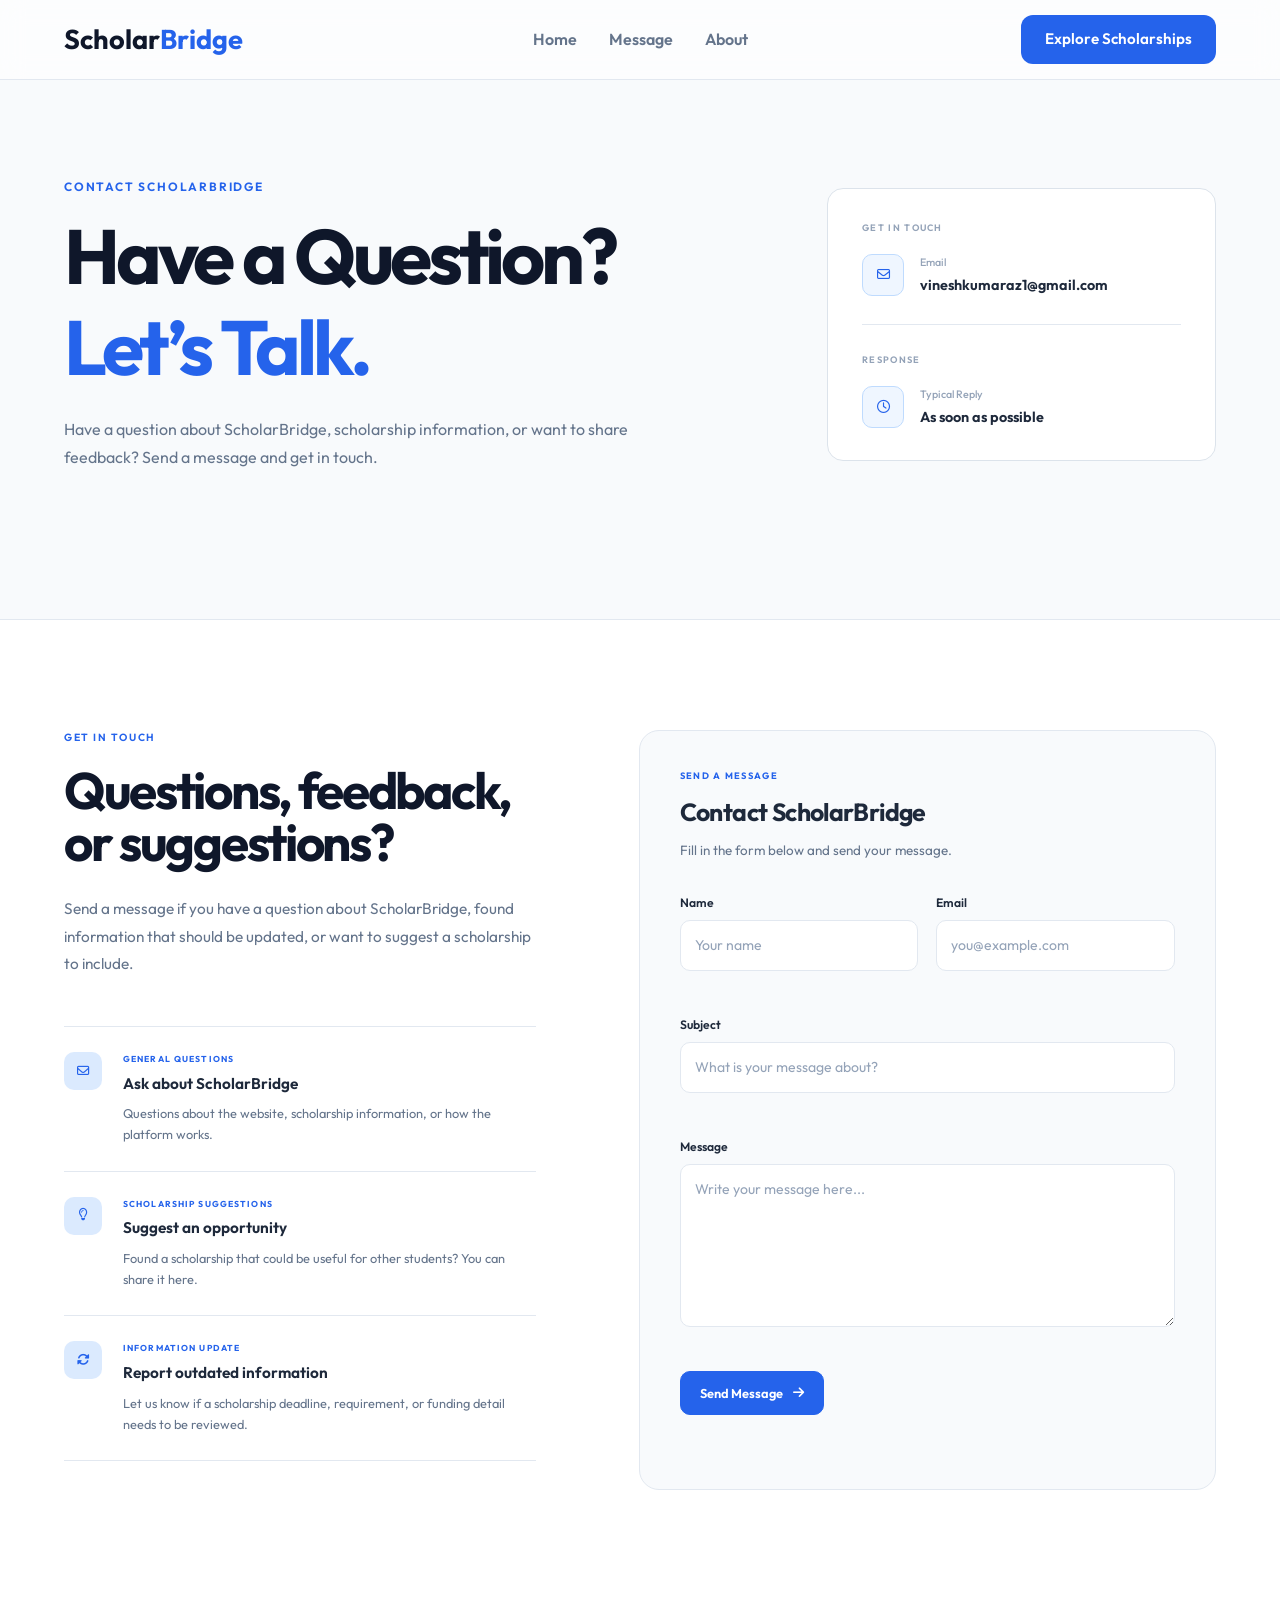
==== commit 21719497: "Complete contact page form section" ====
--- a/contact.html
+++ b/contact.html
@@ -28,7 +28,7 @@
 
             <ul class="nav-links">
                 <li><a href="index.html">Home</a></li>
-                <li><a href="scholarships.html#scholarships">Scholarships</a></li>
+                <li><a href="#form">Message</a></li>
                 <li><a href="index.html#about">About</a></li>
             </ul>
 
@@ -57,7 +57,7 @@
 
         <ul class="side-links">
             <li><a href="index.html">Home</a></li>
-            <li><a href="scholarships.html#scholarships">Scholarships</a></li>
+            <li><a href="#form">Message</a></li>
             <li><a href="index.html#about">About</a></li>
         </ul>
 
@@ -135,6 +135,160 @@
 
         </div>
     </section>
+    <section class="contact-main" id="form">
+        <div class="container">
+
+            <div class="contact-main-grid">
+
+                <div class="contact-main-copy">
+
+                    <span class="contact-main-label">
+                        GET IN TOUCH
+                    </span>
+
+                    <h2>
+                        Questions, feedback,
+                        or suggestions?
+                    </h2>
+
+                    <p>
+                        Send a message if you have a question about ScholarBridge,
+                        found information that should be updated, or want to suggest
+                        a scholarship to include.
+                    </p>
+
+
+                    <div class="contact-support-list">
+
+                        <div class="contact-support-item">
+
+                            <div class="contact-support-icon">
+                                <i class="fa-regular fa-envelope"></i>
+                            </div>
+
+                            <div>
+                                <span>GENERAL QUESTIONS</span>
+                                <strong>Ask about ScholarBridge</strong>
+                                <p>
+                                    Questions about the website, scholarship information,
+                                    or how the platform works.
+                                </p>
+                            </div>
+
+                        </div>
+
+
+                        <div class="contact-support-item">
+
+                            <div class="contact-support-icon">
+                                <i class="fa-regular fa-lightbulb"></i>
+                            </div>
+
+                            <div>
+                                <span>SCHOLARSHIP SUGGESTIONS</span>
+                                <strong>Suggest an opportunity</strong>
+                                <p>
+                                    Found a scholarship that could be useful for other
+                                    students? You can share it here.
+                                </p>
+                            </div>
+
+                        </div>
+
+
+                        <div class="contact-support-item">
+
+                            <div class="contact-support-icon">
+                                <i class="fa-solid fa-rotate"></i>
+                            </div>
+
+                            <div>
+                                <span>INFORMATION UPDATE</span>
+                                <strong>Report outdated information</strong>
+                                <p>
+                                    Let us know if a scholarship deadline, requirement,
+                                    or funding detail needs to be reviewed.
+                                </p>
+                            </div>
+
+                        </div>
+
+                    </div>
+
+                </div>
+
+
+                <div class="contact-form-wrap">
+
+                    <div class="contact-form-heading">
+                        <span>SEND A MESSAGE</span>
+                        <h3>Contact ScholarBridge</h3>
+                        <p>
+                            Fill in the form below and send your message.
+                        </p>
+                    </div>
+
+
+                    <form class="contact-form" id="contactForm">
+
+                        <div class="contact-form-row">
+
+                            <div class="contact-field">
+                                <label for="contactName">Name</label>
+
+                                <input type="text" id="contactName" name="name" placeholder="Your name">
+
+                                <small class="field-error"></small>
+                            </div>
+
+
+                            <div class="contact-field">
+                                <label for="contactEmail">Email</label>
+
+                                <input type="email" id="contactEmail" name="email" placeholder="you@example.com">
+
+                                <small class="field-error"></small>
+                            </div>
+
+                        </div>
+
+
+                        <div class="contact-field">
+                            <label for="contactSubject">Subject</label>
+
+                            <input type="text" id="contactSubject" name="subject"
+                                placeholder="What is your message about?">
+
+                            <small class="field-error"></small>
+                        </div>
+
+
+                        <div class="contact-field">
+                            <label for="contactMessage">Message</label>
+
+                            <textarea id="contactMessage" name="message" rows="6"
+                                placeholder="Write your message here..."></textarea>
+
+                            <small class="field-error"></small>
+                        </div>
+
+
+                        <button type="submit" class="contact-submit-btn">
+                            <span>Send Message</span>
+                            <i class="fa-solid fa-arrow-right"></i>
+                        </button>
+
+
+                        <p class="contact-form-status" id="contactFormStatus"></p>
+
+                    </form>
+
+                </div>
+
+            </div>
+
+        </div>
+    </section>
 
     <script src="js/contact.js"></script>
 </body>
--- a/css/contact.css
+++ b/css/contact.css
@@ -179,4 +179,293 @@
     .contact-info-content strong {
         font-size: .84rem;
     }
+}
+.contact-main {
+    padding: 110px 0;
+    background: var(--surface);
+}
+
+.contact-main-grid {
+    display: grid;
+    grid-template-columns: minmax(0, .9fr) minmax(420px, 1.1fr);
+    gap: clamp(70px, 8vw, 120px);
+    align-items: start;
+}
+
+.contact-main-copy {
+    max-width: 570px;
+}
+
+.contact-main-label {
+    display: block;
+    margin-bottom: 17px;
+    color: var(--primary);
+    font-size: .65rem;
+    font-weight: 650;
+    letter-spacing: .15em;
+}
+
+.contact-main-copy h2 {
+    max-width: 520px;
+    margin: 0;
+    color: var(--text);
+    font-size: clamp(2.4rem, 4vw, 4rem);
+    font-weight: 700;
+    line-height: 1.02;
+    letter-spacing: -.045em;
+}
+
+.contact-main-copy > p {
+    max-width: 540px;
+    margin: 27px 0 0;
+    color: var(--text-light);
+    font-size: .96rem;
+    line-height: 1.8;
+}
+
+.contact-support-list {
+    margin-top: 48px;
+    border-top: 1px solid var(--border);
+}
+
+.contact-support-item {
+    display: grid;
+    grid-template-columns: 42px minmax(0, 1fr);
+    gap: 17px;
+    padding: 25px 0;
+    border-bottom: 1px solid var(--border);
+}
+
+.contact-support-icon {
+    width: 38px;
+    height: 38px;
+    display: flex;
+    align-items: center;
+    justify-content: center;
+    color: var(--primary);
+    background: var(--primary-light);
+    border-radius: 10px;
+    font-size: .78rem;
+}
+
+.contact-support-item span {
+    display: block;
+    margin-bottom: 6px;
+    color: var(--primary);
+    font-size: .54rem;
+    font-weight: 700;
+    letter-spacing: .13em;
+}
+
+.contact-support-item strong {
+    display: block;
+    margin-bottom: 7px;
+    color: var(--heading);
+    font-size: .96rem;
+    font-weight: 650;
+}
+
+.contact-support-item p {
+    margin: 0;
+    color: var(--text-light);
+    font-size: .8rem;
+    line-height: 1.65;
+}
+
+.contact-form-wrap {
+    padding: 38px 40px 40px;
+    background: var(--background);
+    border: 1px solid var(--border);
+    border-radius: var(--radius);
+}
+
+.contact-form-heading {
+    margin-bottom: 32px;
+}
+
+.contact-form-heading span {
+    display: block;
+    margin-bottom: 8px;
+    color: var(--primary);
+    font-size: .58rem;
+    font-weight: 700;
+    letter-spacing: .14em;
+}
+
+.contact-form-heading h3 {
+    margin: 0 0 8px;
+    color: var(--heading);
+    font-size: 1.55rem;
+    font-weight: 700;
+    letter-spacing: -.025em;
+}
+
+.contact-form-heading p {
+    margin: 0;
+    color: var(--text-light);
+    font-size: .84rem;
+    line-height: 1.6;
+}
+
+.contact-form {
+    display: flex;
+    flex-direction: column;
+    gap: 22px;
+}
+
+.contact-form-row {
+    display: grid;
+    grid-template-columns: 1fr 1fr;
+    gap: 18px;
+}
+
+.contact-field {
+    display: flex;
+    flex-direction: column;
+}
+
+.contact-field label {
+    margin-bottom: 8px;
+    color: var(--heading);
+    font-size: .76rem;
+    font-weight: 600;
+}
+
+.contact-field input,
+.contact-field textarea {
+    width: 100%;
+    padding: 13px 14px;
+    color: var(--text);
+    background: var(--surface);
+    border: 1px solid var(--border);
+    border-radius: 10px;
+    outline: none;
+    font: inherit;
+    font-size: .88rem;
+    transition: var(--transition);
+}
+
+.contact-field input::placeholder,
+.contact-field textarea::placeholder {
+    color: #94a3b8;
+}
+
+.contact-field textarea {
+    resize: vertical;
+    min-height: 150px;
+}
+
+.contact-field input:focus,
+.contact-field textarea:focus {
+    border-color: var(--primary);
+    box-shadow: 0 0 0 3px rgba(37, 99, 235, .08);
+}
+
+.field-error {
+    min-height: 16px;
+    margin-top: 6px;
+    color: var(--danger);
+    font-size: .7rem;
+}
+
+.contact-submit-btn {
+    width: fit-content;
+    display: inline-flex;
+    align-items: center;
+    justify-content: center;
+    gap: 10px;
+    padding: 13px 19px;
+    color: var(--surface);
+    background: var(--primary);
+    border: 1px solid var(--primary);
+    border-radius: 10px;
+    font-family: inherit;
+    font-size: .8rem;
+    font-weight: 650;
+    cursor: pointer;
+    transition: var(--transition);
+}
+
+.contact-submit-btn:hover {
+    background: var(--primary-dark);
+    border-color: var(--primary-dark);
+}
+
+.contact-form-status {
+    min-height: 18px;
+    margin: -6px 0 0;
+    color: var(--text-light);
+    font-size: .76rem;
+}
+
+@media (max-width: 1024px) {
+    .contact-main {
+        padding: 95px 0;
+    }
+
+    .contact-main-grid {
+        grid-template-columns: 1fr;
+        gap: 60px;
+    }
+
+    .contact-main-copy {
+        max-width: 700px;
+    }
+
+    .contact-form-wrap {
+        max-width: 760px;
+    }
+}
+
+@media (max-width: 768px) {
+    .contact-main {
+        padding: 80px 0;
+    }
+
+    .contact-form-row {
+        grid-template-columns: 1fr;
+        gap: 22px;
+    }
+
+    .contact-form-wrap {
+        padding: 32px;
+    }
+}
+
+@media (max-width: 576px) {
+    .contact-main {
+        padding: 65px 0;
+    }
+
+    .contact-main-copy h2 {
+        font-size: 2.4rem;
+    }
+
+    .contact-main-copy > p {
+        font-size: .9rem;
+    }
+
+    .contact-support-list {
+        margin-top: 38px;
+    }
+
+    .contact-support-item {
+        grid-template-columns: 38px minmax(0, 1fr);
+        gap: 13px;
+        padding: 22px 0;
+    }
+
+    .contact-form-wrap {
+        padding: 26px 22px;
+        border-radius: 14px;
+    }
+
+    .contact-field input,
+    .contact-field textarea {
+        font-size: 1rem;
+    }
+
+    .contact-submit-btn {
+        width: 100%;
+    }
 }
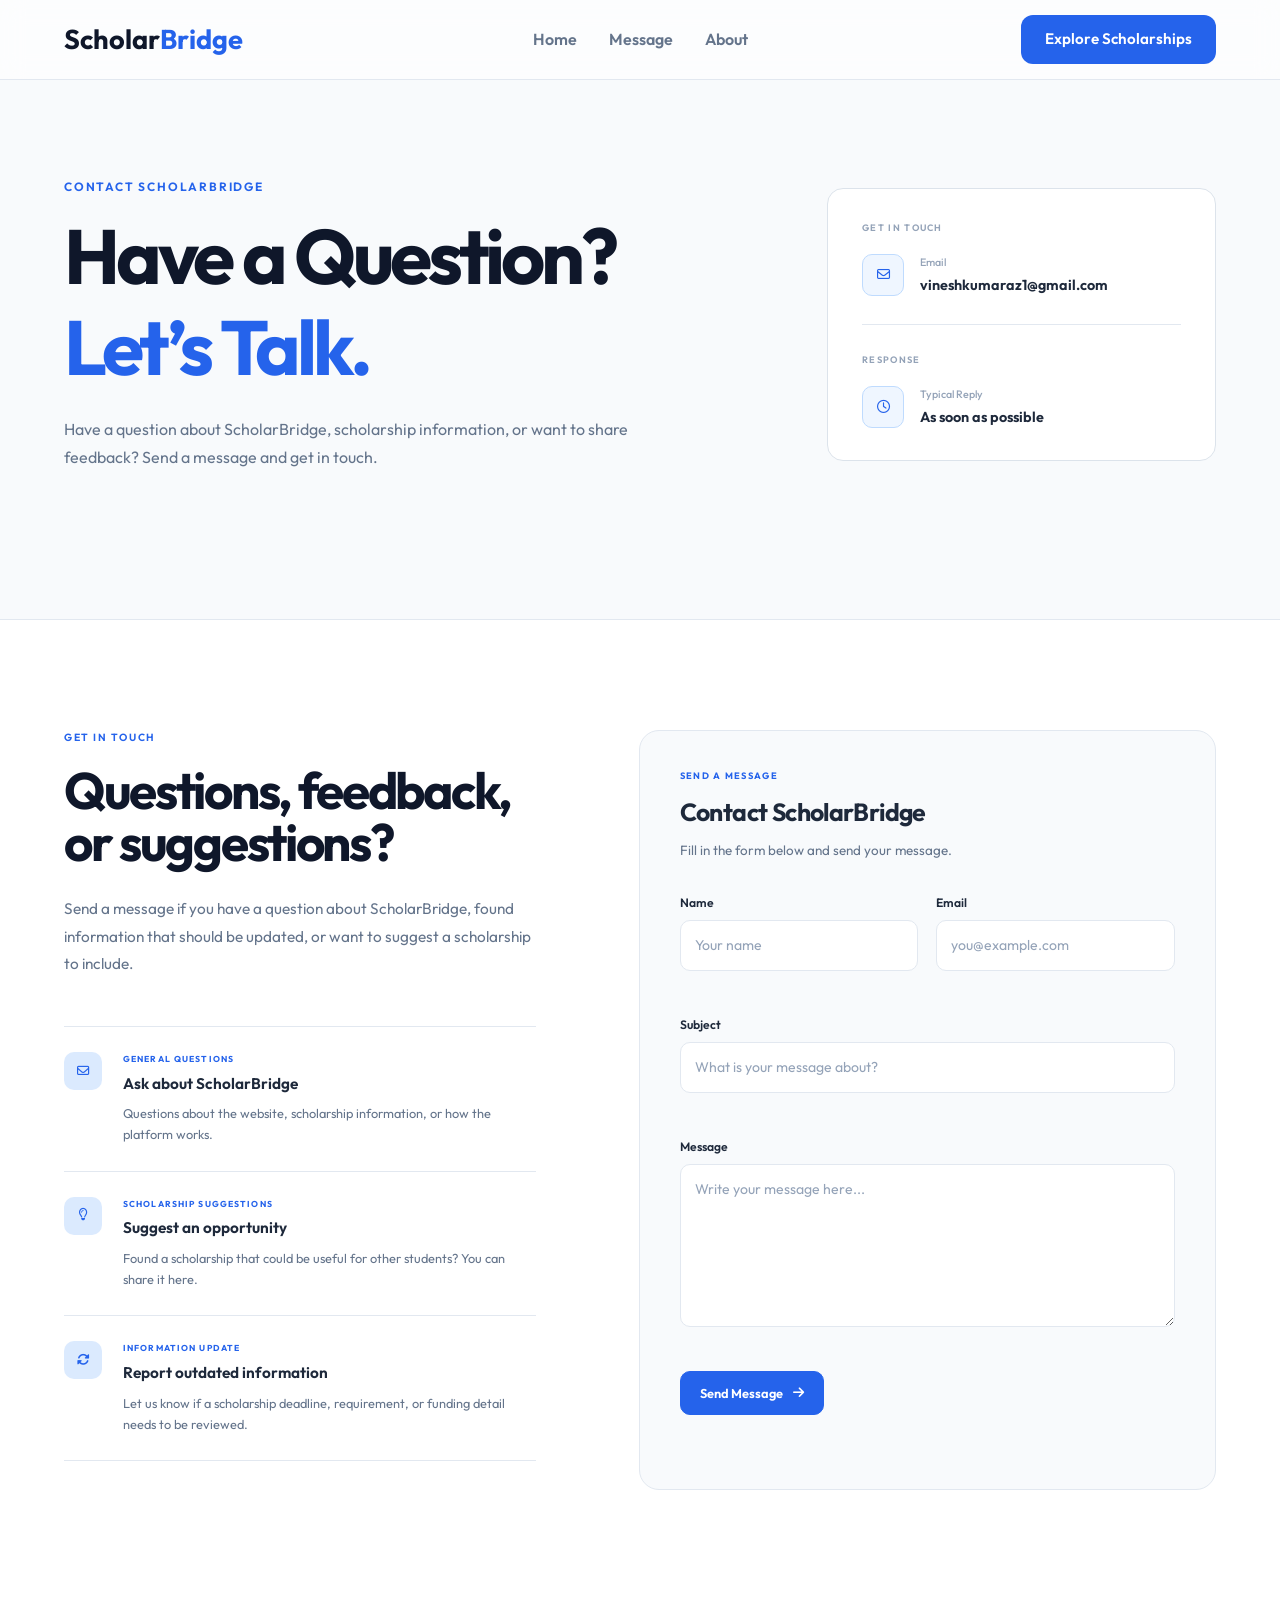
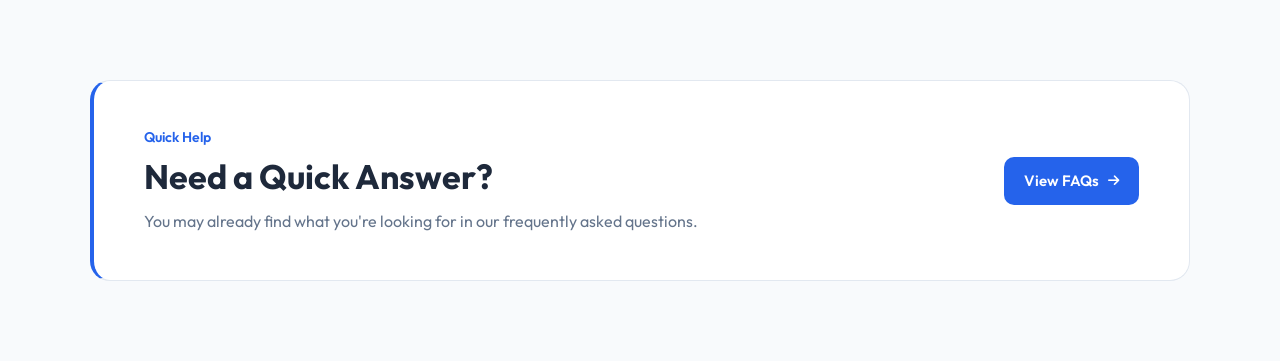
==== commit d443c13e: "feat: add FAQ CTA to contact page" ====
--- a/contact.html
+++ b/contact.html
@@ -289,6 +289,26 @@
 
         </div>
     </section>
+    
+    <section class="quick-answer">
+    <div class="quick-answer-container">
+
+        <div class="quick-answer-content">
+            <span>Quick Help</span>
+            <h2>Need a Quick Answer?</h2>
+            <p>
+                You may already find what you're looking for in our frequently
+                asked questions.
+            </p>
+        </div>
+
+        <a href="index.html#faq" class="quick-answer-btn">
+            View FAQs
+            <i class="fa-solid fa-arrow-right"></i>
+        </a>
+
+    </div>
+</section>
 
     <script src="js/contact.js"></script>
 </body>
--- a/css/contact.css
+++ b/css/contact.css
@@ -468,4 +468,97 @@
     .contact-submit-btn {
         width: 100%;
     }
+}
+.quick-answer {
+    padding: 80px 20px;
+    background: var(--background);
+}
+
+.quick-answer-container {
+    max-width: 1100px;
+    margin: auto;
+    padding: 45px 50px;
+    display: flex;
+    align-items: center;
+    justify-content: space-between;
+    gap: 40px;
+    background: var(--surface);
+    border: 1px solid var(--border);
+    border-left: 4px solid var(--primary);
+    border-radius: var(--radius);
+}
+
+.quick-answer-content {
+    max-width: 650px;
+}
+
+.quick-answer-content span {
+    display: block;
+    margin-bottom: 8px;
+    color: var(--primary);
+    font-size: 14px;
+    font-weight: 600;
+}
+
+.quick-answer-content h2 {
+    margin-bottom: 10px;
+    color: var(--heading);
+    font-size: 34px;
+    line-height: 1.2;
+}
+
+.quick-answer-content p {
+    color: var(--text-light);
+    font-size: 16px;
+    line-height: 1.7;
+}
+
+.quick-answer-btn {
+    flex-shrink: 0;
+    display: inline-flex;
+    align-items: center;
+    gap: 9px;
+    padding: 12px 20px;
+    background: var(--primary);
+    color: var(--surface);
+    text-decoration: none;
+    font-size: 15px;
+    font-weight: 600;
+    border-radius: 10px;
+    transition: var(--transition);
+}
+
+.quick-answer-btn:hover {
+    background: var(--primary-dark);
+}
+
+.quick-answer-btn i {
+    font-size: 13px;
+    transition: var(--transition);
+}
+
+.quick-answer-btn:hover i {
+    transform: translateX(3px);
+}
+
+@media (max-width: 700px) {
+    .quick-answer-container {
+        padding: 35px 30px;
+        flex-direction: column;
+        align-items: flex-start;
+    }
+}
+
+@media (max-width: 500px) {
+    .quick-answer {
+        padding: 65px 16px;
+    }
+
+    .quick-answer-container {
+        padding: 30px 22px;
+    }
+
+    .quick-answer-content h2 {
+        font-size: 29px;
+    }
 }
